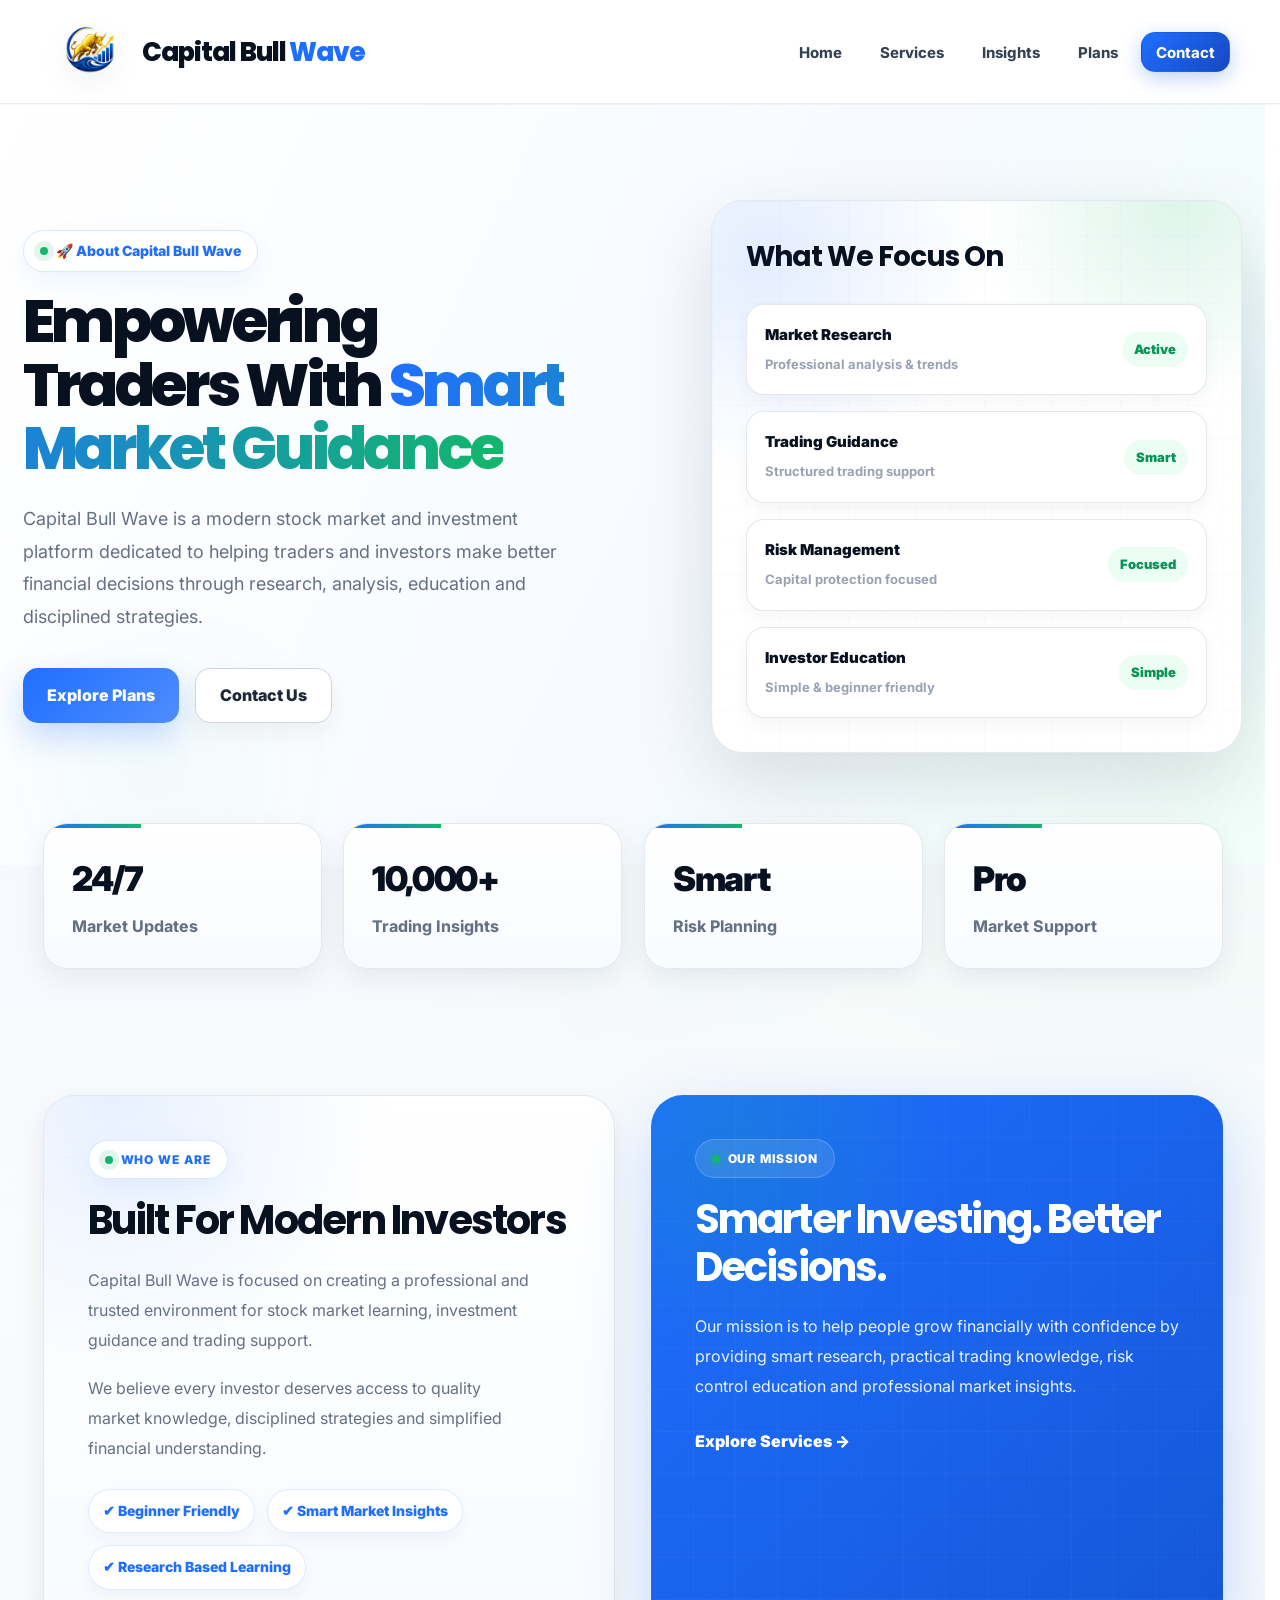
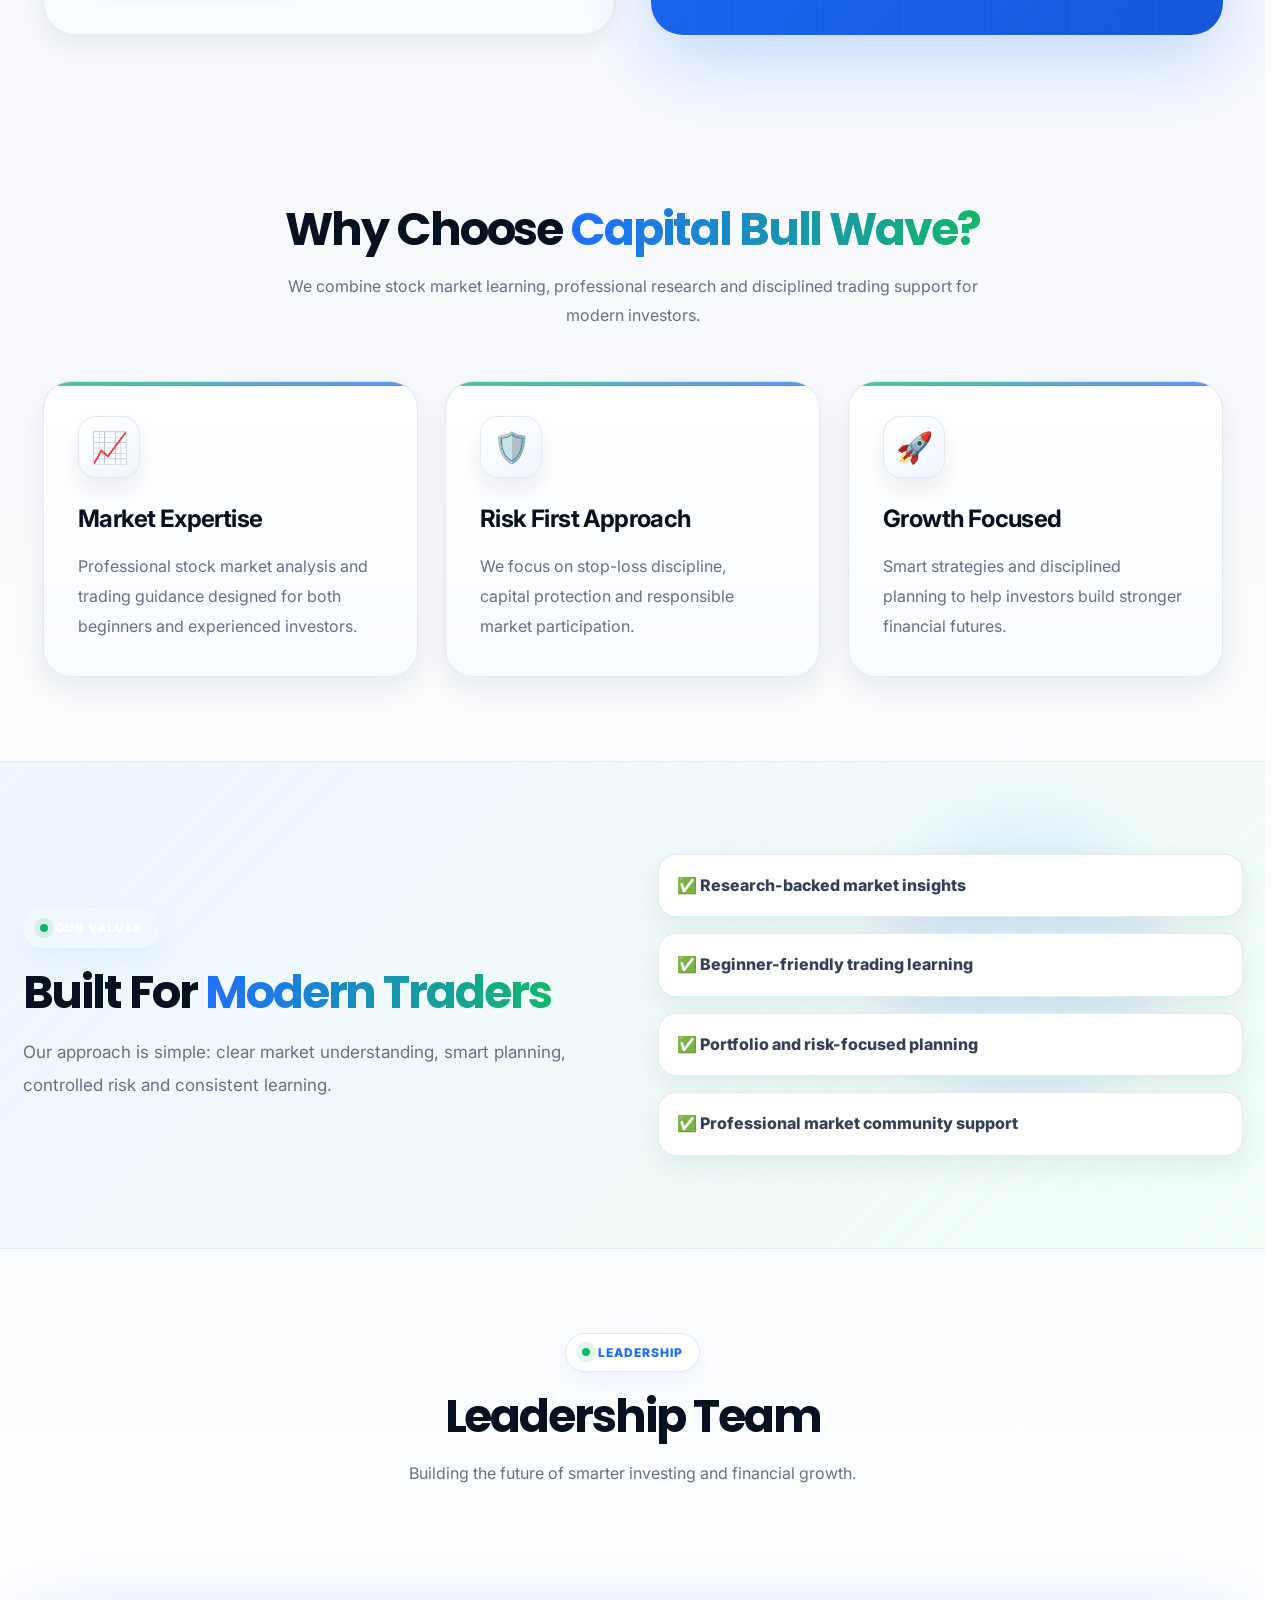
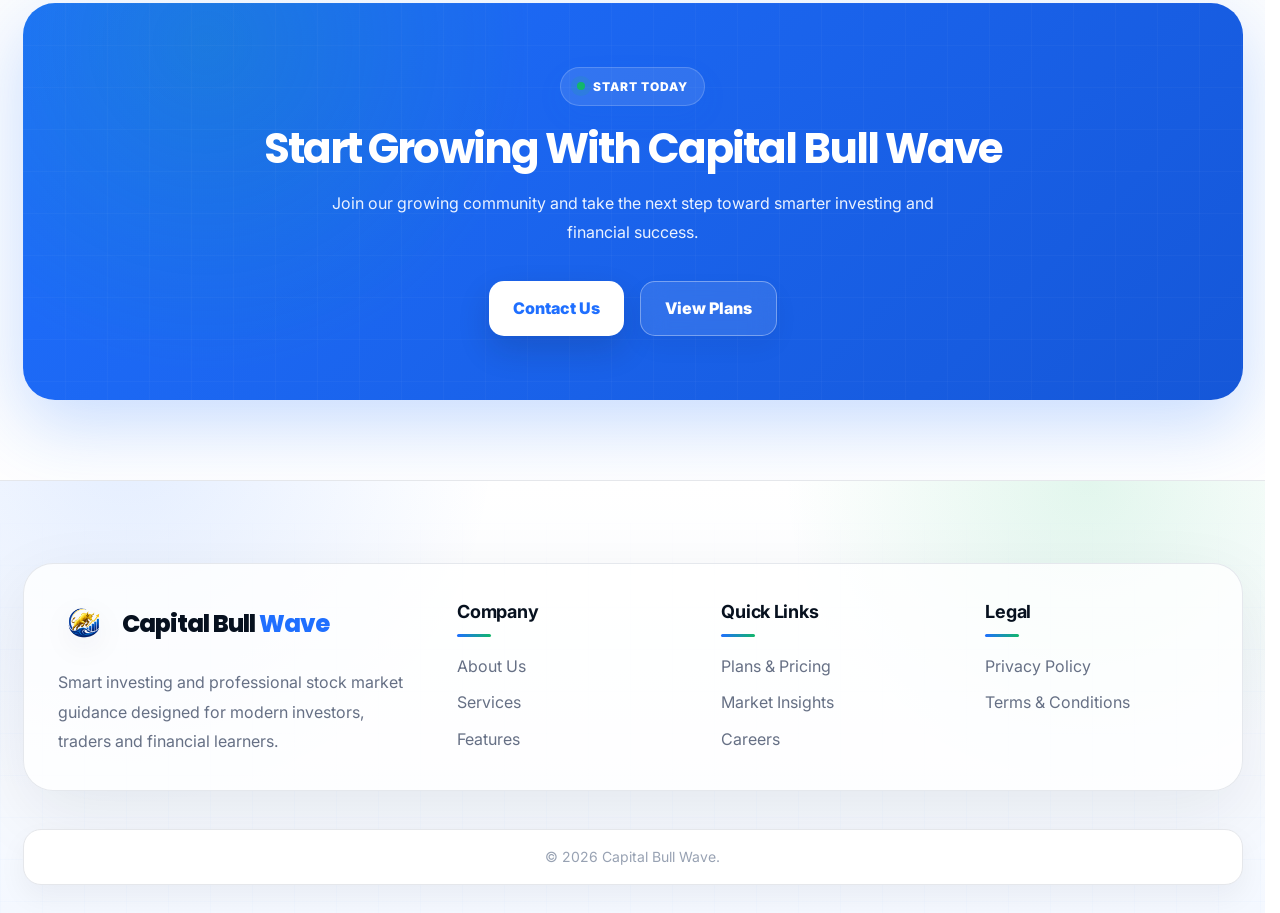
==== about.html @ 64778ac7 "Initial commit" ====
﻿<!DOCTYPE html>
<html lang="en">
<head>
<meta charset="UTF-8">
<meta name="viewport" content="width=device-width, initial-scale=1.0">
<meta name="description" content="Learn about Capital Bull Wave — a stock market and investment platform offering market insights, trading education and investor support.">
<link rel="canonical" href="https://bullwavecapital.co.in/about.html">
<title>About Us | Capital Bull Wave</title>

<link href="https://fonts.googleapis.com/css2?family=Inter:wght@300;400;500;600;700;800&family=Poppins:wght@600;700;800&display=swap" rel="stylesheet">
<link rel="stylesheet" href="static/css/about.css">
<link rel="stylesheet" href="static/css/brand.css">
</head>

<body>

<div class="bg left"></div>
<div class="bg right"></div>

<nav class="navbar">
    <div class="nav-container">

        <a href="index.html" class="logo-box">
            <img src="static/image/logo.jpg" alt="Capital Bull Wave Logo">
            <div class="logo">Capital Bull <span>Wave</span></div>
        </a>


        <ul class="nav-menu">
            <li><a href="index.html">Home</a>
            <li><a href="services.html">Services</a></li>
            <li><a href="insight.html">Insights</a></li>
            <li><a href="plans.html">Plans</a></li>
            <li><a href="contact.html" class="nav-cta">Contact</a></li>
        </ul>

        <button class="menu-btn" id="menuBtn" type="button" aria-label="Open menu" aria-expanded="false">
            ☰
        </button>

    </div>

    <div class="mobile-menu" id="mobileMenu">
        <a href="index.html">Home</a>
        <a href="services.html">Services</a>
        <a href="insight.html">Insights</a>
        <a href="plans.html">Plans</a>
        <a href="contact.html">Contact</a>
    </div>
</nav>

<main>

<section class="about-hero">
    <div class="hero-container">

        <div class="hero-content">
            <div class="badge">🚀 About Capital Bull Wave</div>

            <h1>
                Empowering Traders With
                <span>Smart Market Guidance</span>
            </h1>

            <p>
                Capital Bull Wave is a modern stock market and investment platform
                dedicated to helping traders and investors make better financial
                decisions through research, analysis, education and disciplined strategies.
            </p>

            <div class="hero-buttons">
                <a href="plans.html" class="btn">Explore Plans</a>
                <a href="contact.html" class="btn-outline">Contact Us</a>
            </div>
        </div>

        <div class="hero-card">
            <div class="card-top">
                <h2>What We Focus On</h2>
            </div>

            <div class="market-points">
                <div class="market-point">
                    <div>
                        <strong>Market Research</strong>
                        <small>Professional analysis & trends</small>
                    </div>
                    <span>Active</span>
                </div>

                <div class="market-point">
                    <div>
                        <strong>Trading Guidance</strong>
                        <small>Structured trading support</small>
                    </div>
                    <span>Smart</span>
                </div>

                <div class="market-point">
                    <div>
                        <strong>Risk Management</strong>
                        <small>Capital protection focused</small>
                    </div>
                    <span>Focused</span>
                </div>

                <div class="market-point">
                    <div>
                        <strong>Investor Education</strong>
                        <small>Simple & beginner friendly</small>
                    </div>
                    <span>Simple</span>
                </div>
            </div>
        </div>

    </div>
</section>

<section class="stats">
    <div class="stat-card">
        <h3>24/7</h3>
        <p>Market Updates</p>
    </div>

    <div class="stat-card">
        <h3>10,000+</h3>
        <p>Trading Insights</p>
    </div>

    <div class="stat-card">
        <h3>Smart</h3>
        <p>Risk Planning</p>
    </div>

    <div class="stat-card">
        <h3>Pro</h3>
        <p>Market Support</p>
    </div>
</section>

<section class="section">
    <div class="story">

        <div class="story-box">
            <div class="mini-badge">WHO WE ARE</div>

            <h2>Built For Modern Investors</h2>

            <p>
                Capital Bull Wave is focused on creating a professional and trusted
                environment for stock market learning, investment guidance and trading support.
            </p>

            <p>
                We believe every investor deserves access to quality market knowledge,
                disciplined strategies and simplified financial understanding.
            </p>

            <div class="story-features">
                <div>✔ Beginner Friendly</div>
                <div>✔ Smart Market Insights</div>
                <div>✔ Research Based Learning</div>
            </div>
        </div>

        <div class="highlight">
            <div class="mini-badge dark">OUR MISSION</div>

            <h2>Smarter Investing. Better Decisions.</h2>

            <p>
                Our mission is to help people grow financially with confidence by
                providing smart research, practical trading knowledge, risk control
                education and professional market insights.
            </p>

           <a href="services.html" class="highlight-btn">Explore Services →</a>
        </div>

    </div>
</section>

<section class="section">
    <div class="section-title">
        <h2>Why Choose <span>Capital Bull Wave?</span></h2>
        <p>
            We combine stock market learning, professional research and disciplined
            trading support for modern investors.
        </p>
    </div>

    <div class="grid">
        <div class="card">
            <div class="icon">📈</div>
            <h3>Market Expertise</h3>
            <p>
                Professional stock market analysis and trading guidance designed
                for both beginners and experienced investors.
            </p>
        </div>

        <div class="card">
            <div class="icon">🛡️</div>
            <h3>Risk First Approach</h3>
            <p>
                We focus on stop-loss discipline, capital protection and
                responsible market participation.
            </p>
        </div>

        <div class="card">
            <div class="icon">🚀</div>
            <h3>Growth Focused</h3>
            <p>
                Smart strategies and disciplined planning to help investors
                build stronger financial futures.
            </p>
        </div>
    </div>
</section>

<section class="value-section">
    <div class="value-container">

        <div>
            <div class="mini-badge dark">OUR VALUES</div>

            <h2>Built For <span>Modern Traders</span></h2>

            <p>
                Our approach is simple: clear market understanding,
                smart planning, controlled risk and consistent learning.
            </p>
        </div>

        <div class="value-list">
            <div>✅ Research-backed market insights</div>
            <div>✅ Beginner-friendly trading learning</div>
            <div>✅ Portfolio and risk-focused planning</div>
            <div>✅ Professional market community support</div>
        </div>

    </div>
</section>

<!-- LEADERSHIP -->
<section class="section">
    <div class="section-title">
        <div class="mini-badge">LEADERSHIP</div>
        <h2>Leadership Team</h2>
        <p>Building the future of smarter investing and financial growth.</p>
    </div>
    </section>

<section class="cta">
    <div class="cta-content">
        <div class="mini-badge dark">START TODAY</div>

        <h2>Start Growing With Capital Bull Wave</h2>

        <p>
            Join our growing community and take the next step toward smarter
            investing and financial success.
        </p>

        <div class="cta-buttons">
            <a href="contact.html" class="btn">Contact Us</a>
            <a href="plans.html" class="btn-outline white-outline">View Plans</a>
        </div>
    </div>
</section>

</main>

<footer>
    <div class="footer-grid">

        <div>
            <div class="footer-logo">
               <img src="static/image/logo.jpg" class="loader-logo-fly">
                <div class="footer-logo-text">Capital Bull <span>Wave</span></div>
            </div>

            <p>
                Smart investing and professional stock market guidance
                designed for modern investors, traders and financial learners.
            </p>
        </div>

        <div>
            <h3>Company</h3>
            <a href="about.html">About Us</a>
            <a href="services.html">Services</a>
            <a href="services.html">Features</a>
            
        </div>

        <div>
            <h3>Quick Links</h3>
            <a href="plans.html">Plans & Pricing</a>
            <a href="insight.html">Market Insights</a>
            <a href="contact.html">Careers</a>
        </div>

        <div>
            <h3>Legal</h3>
            <a href="contact.html">Privacy Policy</a>
            <a href="contact.html">Terms & Conditions</a>
        </div>

    </div>

    <div class="copy">© 2026 Capital Bull Wave.</div>
</footer>

<script>
const menuBtn = document.getElementById("menuBtn");
const mobileMenu = document.getElementById("mobileMenu");

if (menuBtn && mobileMenu) {
    menuBtn.addEventListener("click", () => {
        const isOpen = mobileMenu.classList.toggle("active");

        menuBtn.textContent = isOpen ? "✕" : "☰";
        menuBtn.setAttribute("aria-expanded", isOpen);
        menuBtn.setAttribute("aria-label", isOpen ? "Close menu" : "Open menu");
    });

    document.querySelectorAll(".mobile-menu a").forEach(link => {
        link.addEventListener("click", () => {
            mobileMenu.classList.remove("active");
            menuBtn.textContent = "☰";
            menuBtn.setAttribute("aria-expanded", "false");
            menuBtn.setAttribute("aria-label", "Open menu");
        });
    });

    window.addEventListener("resize", () => {
        if (window.innerWidth > 768) {
            mobileMenu.classList.remove("active");
            menuBtn.textContent = "☰";
            menuBtn.setAttribute("aria-expanded", "false");
            menuBtn.setAttribute("aria-label", "Open menu");
        }
    });
}
</script>

</body>
</html>
---- static/css/about.css ----
*{
    margin:0;
    padding:0;
    box-sizing:border-box;
}

:root{
    --bg:#f7f9fc;
    --surface:#ffffff;
    --surface-soft:#f9fbff;
    --text:#101828;
    --heading:#07111f;
    --muted:#667085;
    --muted-2:#98a2b3;
    --border:#e5e7eb;
    --border-strong:#d0d5dd;

    --blue:#1f6fff;
    --blue-dark:#1557d8;
    --blue-soft:#eef5ff;

    --green:#12b76a;
    --green-dark:#079455;
    --green-soft:#ecfdf3;

    --red:#f04438;
    --red-soft:#fff1f0;

    --gold:#f5b544;
    --gold-soft:#fff7e6;

    --shadow-xs:0 4px 12px rgba(16,24,40,.05);
    --shadow-sm:0 10px 28px rgba(16,24,40,.07);
    --shadow-md:0 18px 48px rgba(16,24,40,.10);
    --shadow-lg:0 28px 76px rgba(16,24,40,.13);

    --radius-sm:14px;
    --radius-md:20px;
    --radius-lg:28px;
    --radius-xl:34px;

    --container:1220px;
    --nav-height:82px;

    --transition:.28s ease;
}

html{
    scroll-behavior:smooth;
}

body{
    font-family:'Inter',sans-serif;
    color:var(--text);
    background:
        radial-gradient(circle at 12% 2%, rgba(31,111,255,.07), transparent 28%),
        radial-gradient(circle at 90% 8%, rgba(18,183,106,.07), transparent 26%),
        linear-gradient(180deg,#ffffff 0%,#f7f9fc 42%,#ffffff 100%);
    overflow-x:hidden;
    line-height:1.6;
    text-rendering:optimizeLegibility;
}

body::before{
    content:"";
    position:fixed;
    inset:0;
    pointer-events:none;
    z-index:-1;
    background-image:
        linear-gradient(rgba(31,111,255,.035) 1px, transparent 1px),
        linear-gradient(90deg, rgba(31,111,255,.035) 1px, transparent 1px);
    background-size:48px 48px;
    opacity:.45;
    mask-image:linear-gradient(to bottom,#000 0%,transparent 72%);
}

::selection{
    background:rgba(31,111,255,.16);
}

a{
    color:inherit;
    text-decoration:none;
}

img{
    max-width:100%;
    display:block;
}

svg{
    display:block;
}

.site-header,
main,
footer{
    position:relative;
    z-index:2;
}

/* =========================================================
   NAVBAR - SAME HOME PAGE STYLE
========================================================= */
.site-header{
    position:relative;
    z-index:1000;
}

.navbar{
    position:fixed;
    top:0;
    left:0;
    width:100%;
    z-index:1000;
    background:rgba(255,255,255,.98);
    backdrop-filter:saturate(130%) blur(12px);
    border-bottom:1px solid rgba(16,24,40,.08);
    box-shadow:0 1px 0 rgba(16,24,40,.04);
    transition:box-shadow .28s ease, border-color .28s ease;
}

.navbar.scrolled{
    box-shadow:0 14px 38px rgba(16,24,40,.08);
}

.nav-container{
    max-width:var(--container);
    margin:0 auto;
    padding:12px 20px;
    display:flex;
    align-items:center;
    justify-content:space-between;
    gap:24px;
}

.logo-box{
    display:flex;
    align-items:center;
    gap:12px;
    min-width:max-content;
}

.logo-box img{
    width:100px;
    height:100px;
    object-fit:contain;
    filter:drop-shadow(0 7px 14px rgba(16,24,40,.09));
}

.logo{
    font-family:'Poppins',sans-serif;
    font-size:24px;
    font-weight:800;
    letter-spacing:-.04em;
    color:var(--heading);
    line-height:1;
}

.logo span{
    color:var(--blue);
}

.nav-menu{
    display:flex;
    align-items:center;
    gap:8px;
    list-style:none;
}

.nav-menu a{
    position:relative;
    display:inline-flex;
    align-items:center;
    justify-content:center;
    padding:10px 14px;
    color:#344054;
    font-size:15px;
    font-weight:750;
    border-radius:999px;
    transition:color .25s ease, background .25s ease, transform .25s ease;
    -webkit-tap-highlight-color:transparent;
}

.nav-menu a::after{
    content:"";
    position:absolute;
    left:18px;
    right:18px;
    bottom:5px;
    height:2px;
    border-radius:999px;
    background:var(--green);
    transform:scaleX(0);
    transform-origin:center;
    transition:transform .25s ease;
}

.nav-menu a:hover,
.nav-menu a[aria-current="page"]{
    color:var(--blue);
    background:var(--blue-soft);
}

.nav-menu a:hover::after,
.nav-menu a[aria-current="page"]::after{
    transform:scaleX(1);
}

.mobile-menu-btn,
.menu-btn{
    display:none;
    width:44px;
    height:44px;
    border:1px solid var(--border);
    border-radius:14px;
    background:#ffffff;
    cursor:pointer;
    align-items:center;
    justify-content:center;
    flex-direction:column;
    gap:5px;
    z-index:1001;
    box-shadow:var(--shadow-xs);
    color:var(--heading);
}

.mobile-menu-btn span,
.menu-btn span{
    width:22px;
    height:2px;
    background:#1d2939;
    border-radius:99px;
    transition:.3s ease;
}

.mobile-menu-btn.active span:nth-child(1),
.menu-btn.active span:nth-child(1){
    transform:translateY(7px) rotate(45deg);
}

.mobile-menu-btn.active span:nth-child(2),
.menu-btn.active span:nth-child(2){
    opacity:0;
}

.mobile-menu-btn.active span:nth-child(3),
.menu-btn.active span:nth-child(3){
    transform:translateY(-7px) rotate(-45deg);
}

.mobile-menu{
    position:absolute;
    top:100%;
    left:14px;
    right:14px;
    width:auto;
    background:#ffffff;
    border:1px solid var(--border);
    border-radius:0 0 22px 22px;
    box-shadow:var(--shadow-md);
    display:flex;
    flex-direction:column;
    max-height:0;
    overflow:hidden;
    transition:max-height .34s ease, padding .34s ease;
}

.mobile-menu.active{
    max-height:420px;
    padding:14px;
}

.mobile-menu a{
    display:flex;
    align-items:center;
    justify-content:center;
    padding:14px 10px;
    border-radius:12px;
    color:#344054;
    font-weight:750;
    transition:.25s ease;
}

.mobile-menu a:hover,
.mobile-menu a[aria-current="page"]{
    color:var(--blue);
    background:var(--blue-soft);
}

/* =========================================================
   BUTTONS
========================================================= */
.btn,
.btn-outline,
.white-outline,
.highlight-btn{
    position:relative;
    overflow:hidden;
    isolation:isolate;
    display:inline-flex;
    align-items:center;
    justify-content:center;
    gap:10px;
    border-radius:15px;
    font-weight:850;
    transition:transform .25s ease, box-shadow .25s ease, background .25s ease, color .25s ease, border-color .25s ease;
}

.btn{
    background:linear-gradient(135deg,var(--blue),#4f8cff);
    color:#ffffff;
    padding:14px 24px;
    box-shadow:0 14px 32px rgba(31,111,255,.24);
}

.btn::after{
    content:"";
    position:absolute;
    top:0;
    left:-90%;
    width:55%;
    height:100%;
    background:linear-gradient(90deg,transparent,rgba(255,255,255,.35),transparent);
    transform:skewX(-18deg);
    transition:.65s ease;
    z-index:-1;
}

.btn:hover{
    transform:translateY(-3px);
    box-shadow:0 18px 42px rgba(31,111,255,.30);
}

.btn:hover::after{
    left:130%;
}

.btn-outline{
    color:#1d2939;
    border:1px solid #d0d5dd;
    padding:14px 24px;
    background:#ffffff;
    box-shadow:0 10px 25px rgba(16,24,40,.05);
}

.btn-outline:hover{
    border-color:rgba(31,111,255,.42);
    color:var(--blue);
    box-shadow:0 16px 36px rgba(16,24,40,.09);
    transform:translateY(-3px);
}

.white-outline{
    color:#ffffff;
    border:1px solid rgba(255,255,255,.35);
    padding:14px 24px;
    background:rgba(255,255,255,.10);
    backdrop-filter:blur(12px);
}

.white-outline:hover{
    background:#ffffff;
    color:var(--blue);
    transform:translateY(-3px);
}

/* =========================================================
   PAGE + ABOUT HERO
========================================================= */
main{
    padding-top:var(--nav-height);
}

.about-hero{
    position:relative;
    isolation:isolate;
    overflow:hidden;
    padding:96px 20px 112px;
    background:
        linear-gradient(115deg, rgba(255,255,255,.98) 0%, rgba(246,250,255,.98) 58%, rgba(240,255,248,.80) 100%);
}

.about-hero::before{
    content:"";
    position:absolute;
    top:64px;
    right:-150px;
    width:620px;
    height:620px;
    border-radius:50%;
    background:radial-gradient(circle, rgba(31,111,255,.12), transparent 66%);
    z-index:0;
    animation:softPulse 5.4s ease-in-out infinite;
}

.about-hero::after{
    content:"";
    position:absolute;
    left:-90px;
    bottom:-40px;
    width:480px;
    height:280px;
    border-radius:50%;
    background:radial-gradient(circle, rgba(18,183,106,.12), transparent 68%);
    z-index:0;
    opacity:.28;
    filter:blur(45px);
}

.about-hero .market-grid-bg,
.hero-grid-overlay,
.market-grid-overlay,
.chart-grid-overlay{
    position:absolute;
    inset:0;
    pointer-events:none;
    z-index:0;
    background-image:
        linear-gradient(rgba(31,111,255,.05) 1px, transparent 1px),
        linear-gradient(90deg,rgba(31,111,255,.05) 1px,transparent 1px);
    background-size:52px 52px;
    opacity:.46;
    mask-image:linear-gradient(180deg,#000 0%,rgba(0,0,0,.65) 52%,transparent 100%);
}

.hero-container{
    max-width:var(--container);
    margin:0 auto;
    position:relative;
    z-index:2;
    display:grid;
    grid-template-columns:1.06fr .94fr;
    gap:90px;
    align-items:center;
}

.badge,
.mini-badge{
    display:inline-flex;
    align-items:center;
    gap:8px;
    padding:9px 16px;
    margin-bottom:18px;
    border-radius:999px;
    background:#ffffff;
    border:1px solid rgba(31,111,255,.16);
    color:var(--blue);
    font-weight:850;
    font-size:14px;
    box-shadow:0 10px 28px rgba(31,111,255,.07);
}

.badge::before,
.mini-badge::before{
    content:"";
    width:8px;
    height:8px;
    border-radius:50%;
    background:var(--green);
    box-shadow:0 0 0 6px rgba(18,183,106,.12);
}

.mini-badge{
    font-size:12px;
    letter-spacing:.08em;
    text-transform:uppercase;
}

.mini-badge.dark{
    background:rgba(255,255,255,.10);
    color:#ffffff;
    border-color:rgba(255,255,255,.18);
}

.about-hero h1{
    font-family:'Poppins',sans-serif;
    font-size:60px;
    line-height:1.06;
    font-weight:800;
    letter-spacing:-.055em;
    color:var(--heading);
    text-wrap:balance;
}

.about-hero h1 span{
    background:linear-gradient(90deg,var(--blue),var(--green));
    -webkit-background-clip:text;
    background-clip:text;
    -webkit-text-fill-color:transparent;
}

.about-hero p{
    margin-top:22px;
    color:var(--muted);
    font-size:18px;
    line-height:1.82;
    max-width:630px;
    text-wrap:pretty;
}

.hero-buttons,
.cta-buttons{
    margin-top:34px;
    display:flex;
    gap:16px;
    flex-wrap:wrap;
}

/* ---------- ABOUT HERO CARD ---------- */
.hero-card{
    position:relative;
    overflow:hidden;
    background:#ffffff;
    border:1px solid rgba(228,231,236,.95);
    border-radius:32px;
    padding:34px;
    box-shadow:var(--shadow-lg);
    animation:fadeUp .75s .08s ease both;
}

.hero-card::before{
    content:"";
    position:absolute;
    inset:0;
    pointer-events:none;
    background:
        radial-gradient(circle at 88% 0%, rgba(18,183,106,.14), transparent 28%),
        radial-gradient(circle at 10% 10%, rgba(31,111,255,.12), transparent 32%);
}

.hero-card::after{
    content:"";
    position:absolute;
    inset:0;
    pointer-events:none;
    background-image:
        linear-gradient(rgba(31,111,255,.035) 1px, transparent 1px),
        linear-gradient(90deg, rgba(31,111,255,.035) 1px, transparent 1px);
    background-size:34px 34px;
    opacity:.65;
}

.hero-card > *{
    position:relative;
    z-index:2;
}

.hero-card h2{
    font-family:'Poppins',sans-serif;
    color:var(--heading);
    font-size:28px;
    letter-spacing:-.035em;
    margin-bottom:24px;
}

.market-points{
    display:grid;
    gap:16px;
}

.market-point{
    background:#ffffff;
    padding:18px;
    border-radius:18px;
    display:flex;
    justify-content:space-between;
    align-items:center;
    gap:16px;
    border:1px solid rgba(228,231,236,.95);
    box-shadow:0 8px 18px rgba(16,24,40,.04);
    transition:transform .25s ease, box-shadow .25s ease, border-color .25s ease;
}

.market-point:hover{
    transform:translateX(8px);
    border-color:rgba(18,183,106,.25);
    box-shadow:0 18px 42px rgba(16,24,40,.10);
}

.market-point strong{
    display:block;
    color:var(--heading);
    font-size:15px;
    font-weight:900;
    margin-bottom:4px;
}

.market-point small{
    color:var(--muted-2);
    font-size:13px;
    font-weight:700;
}

.market-point span{
    display:inline-flex;
    align-items:center;
    justify-content:center;
    color:var(--green-dark);
    background:var(--green-soft);
    padding:7px 12px;
    border-radius:999px;
    font-weight:900;
    font-size:13px;
    white-space:nowrap;
}

/* =========================================================
   STATS
========================================================= */
.stats,
.stats-grid{
    max-width:var(--container);
    margin:0 auto;
    padding:0 20px;
    display:grid;
    grid-template-columns:repeat(4,1fr);
    gap:22px;
    position:relative;
    z-index:20;
    transform:translateY(-42px);
}

.stat-card{
    position:relative;
    overflow:hidden;
    background:linear-gradient(180deg,rgba(255,255,255,.98),rgba(248,251,255,.98));
    padding:28px;
    border-radius:24px;
    border:1px solid rgba(228,231,236,.94);
    box-shadow:var(--shadow-sm);
    transition:transform .28s ease, box-shadow .28s ease, border-color .28s ease;
    transform-style:preserve-3d;
    will-change:transform;
}

.stat-card::before{
    content:"";
    position:absolute;
    left:0;
    top:0;
    width:100%;
    height:4px;
    background:linear-gradient(90deg,var(--blue),var(--green));
    transform:scaleX(.35);
    transform-origin:left;
    transition:.3s ease;
}

.stat-card::after{
    content:"";
    position:absolute;
    inset:0;
    pointer-events:none;
    opacity:0;
    background:radial-gradient(circle at 30% 0%, rgba(31,111,255,.10), transparent 42%);
    transition:opacity .28s ease;
}

.stat-card:hover{
    transform:translateY(-10px) perspective(900px) rotateX(3deg) rotateY(-3deg);
    box-shadow:0 28px 70px rgba(16,24,40,.14);
    border-color:rgba(31,111,255,.18);
}

.stat-card:hover::before{
    transform:scaleX(1);
}

.stat-card:hover::after{
    opacity:1;
}

.stat-card h3{
    position:relative;
    z-index:2;
    font-size:34px;
    color:var(--heading);
    margin-bottom:8px;
    font-weight:900;
    letter-spacing:-.04em;
}

.stat-card p{
    position:relative;
    z-index:2;
    color:var(--muted);
    font-weight:750;
    font-size:16px;
}

/* =========================================================
   SECTIONS
========================================================= */
.section{
    max-width:var(--container);
    margin:0 auto;
    padding:84px 20px;
}

.section-title{
    text-align:center;
    max-width:760px;
    margin:0 auto;
}

.section-title h2{
    font-family:'Poppins',sans-serif;
    font-size:46px;
    letter-spacing:-.045em;
    line-height:1.15;
    color:var(--heading);
    text-wrap:balance;
}

.section-title h2 span{
    background:linear-gradient(90deg,var(--blue),var(--green));
    -webkit-background-clip:text;
    background-clip:text;
    -webkit-text-fill-color:transparent;
}

.section-title p{
    margin-top:16px;
    color:var(--muted);
    line-height:1.85;
    font-size:16px;
    text-wrap:pretty;
}

/* =========================================================
   STORY / HIGHLIGHT
========================================================= */
.story{
    display:grid;
    grid-template-columns:1fr 1fr;
    gap:36px;
    align-items:stretch;
}

.story-box,
.highlight{
    position:relative;
    overflow:hidden;
    border-radius:32px;
    padding:44px;
}

.story-box{
    background:linear-gradient(180deg,rgba(255,255,255,.98),rgba(248,251,255,.98));
    border:1px solid rgba(228,231,236,.95);
    box-shadow:var(--shadow-sm);
}

.story-box::before{
    content:"";
    position:absolute;
    inset:0;
    pointer-events:none;
    background:radial-gradient(circle at 12% 0%, rgba(31,111,255,.10), transparent 38%);
}

.story-box > *,
.highlight > *{
    position:relative;
    z-index:2;
}

.story-box h2,
.highlight h2{
    font-family:'Poppins',sans-serif;
    font-size:40px;
    line-height:1.18;
    letter-spacing:-.045em;
    margin-bottom:20px;
}

.story-box h2{
    color:var(--heading);
}

.story-box p{
    color:var(--muted);
    line-height:1.88;
    margin-bottom:18px;
    text-wrap:pretty;
}

.story-features{
    display:flex;
    flex-wrap:wrap;
    gap:12px;
    margin-top:26px;
}

.story-features div{
    background:#ffffff;
    color:var(--blue);
    border:1px solid rgba(31,111,255,.14);
    box-shadow:0 8px 18px rgba(16,24,40,.04);
    padding:10px 14px;
    border-radius:999px;
    font-weight:850;
    font-size:14px;
}

.highlight{
    background:
        radial-gradient(circle at 15% 10%, rgba(18,183,106,.18), transparent 30%),
        linear-gradient(135deg,var(--blue),var(--blue-dark));
    color:#ffffff;
    box-shadow:0 24px 70px rgba(31,111,255,.24);
}

.highlight::before{
    content:"";
    position:absolute;
    inset:0;
    background-image:
        linear-gradient(rgba(255,255,255,.10) 1px, transparent 1px),
        linear-gradient(90deg, rgba(255,255,255,.10) 1px, transparent 1px);
    background-size:42px 42px;
    opacity:.28;
}

.highlight p{
    color:#eaf2ff;
    line-height:1.88;
    text-wrap:pretty;
}

.highlight-btn{
    margin-top:28px;
    color:#ffffff;
    font-weight:900;
}

.highlight-btn:hover{
    transform:translateX(8px);
}

/* =========================================================
   CARDS / VALUES / SERVICES
========================================================= */
.grid{
    margin-top:50px;
    display:grid;
    grid-template-columns:repeat(auto-fit,minmax(270px,1fr));
    gap:28px;
}

.card{
    position:relative;
    overflow:hidden;
    background:linear-gradient(180deg,rgba(255,255,255,.98),rgba(248,251,255,.98));
    padding:34px;
    border-radius:28px;
    border:1px solid rgba(228,231,236,.95);
    box-shadow:var(--shadow-sm);
    transition:transform .28s ease, box-shadow .28s ease, border-color .28s ease;
    transform-style:preserve-3d;
    will-change:transform;
}

.card::before{
    content:"";
    position:absolute;
    top:0;
    left:0;
    width:100%;
    height:4px;
    background:linear-gradient(90deg,var(--green),var(--blue));
    opacity:.75;
}

.card::after{
    content:"";
    position:absolute;
    inset:0;
    pointer-events:none;
    opacity:0;
    background:radial-gradient(circle at 30% 0%, rgba(31,111,255,.10), transparent 42%);
    transition:opacity .28s ease;
}

.card:hover{
    transform:translateY(-10px) perspective(900px) rotateX(3deg) rotateY(-3deg);
    box-shadow:0 28px 70px rgba(16,24,40,.14);
    border-color:rgba(31,111,255,.20);
}

.card:hover::after{
    opacity:1;
}

.card > *{
    position:relative;
    z-index:2;
}

.icon{
    width:62px;
    height:62px;
    border-radius:18px;
    background:linear-gradient(145deg,#ffffff,#f0f6ff);
    display:flex;
    align-items:center;
    justify-content:center;
    color:var(--green-dark);
    font-size:30px;
    margin-bottom:22px;
    border:1px solid rgba(228,231,236,.95);
    box-shadow:0 12px 24px rgba(16,24,40,.07);
}

.card h3{
    color:var(--heading);
    font-size:24px;
    margin-bottom:14px;
    letter-spacing:-.025em;
}

.card p{
    color:var(--muted);
    line-height:1.86;
    text-wrap:pretty;
}

/* =========================================================
   VALUE SECTION
========================================================= */
.value-section{
    position:relative;
    overflow:hidden;
    background:
        linear-gradient(135deg,rgba(238,246,255,.92),rgba(236,253,243,.74)),
        #ffffff;
    color:var(--heading);
    padding:92px 20px;
    border-top:1px solid rgba(228,231,236,.75);
    border-bottom:1px solid rgba(228,231,236,.75);
}

.value-section::before{
    content:"";
    position:absolute;
    right:8%;
    top:12%;
    width:280px;
    height:280px;
    border-radius:50%;
    background:rgba(31,111,255,.09);
    filter:blur(26px);
}

.value-container{
    max-width:var(--container);
    margin:0 auto;
    display:grid;
    grid-template-columns:1fr 1fr;
    gap:50px;
    align-items:center;
    position:relative;
    z-index:2;
}

.value-container h2{
    font-family:'Poppins',sans-serif;
    font-size:46px;
    line-height:1.15;
    letter-spacing:-.045em;
    color:var(--heading);
    text-wrap:balance;
}

.value-container h2 span{
    background:linear-gradient(90deg,var(--blue),var(--green));
    -webkit-background-clip:text;
    background-clip:text;
    -webkit-text-fill-color:transparent;
}

.value-container p{
    margin-top:18px;
    color:var(--muted);
    line-height:1.9;
    font-size:17px;
    text-wrap:pretty;
}

.value-list{
    display:grid;
    gap:16px;
}

.value-list div{
    background:#ffffff;
    border:1px solid rgba(228,231,236,.95);
    padding:18px;
    border-radius:18px;
    font-weight:800;
    color:#344054;
    box-shadow:var(--shadow-sm);
    transition:transform .25s ease, box-shadow .25s ease, border-color .25s ease;
}

.value-list div:hover{
    transform:translateX(8px) perspective(900px) rotateY(-2deg);
    border-color:rgba(18,183,106,.25);
    box-shadow:0 18px 42px rgba(16,24,40,.10);
}

/* =========================================================
   TEAM
========================================================= */
.team-card{
    text-align:center;
    max-width:430px;
    margin:50px auto 0;
}

.avatar{
    width:115px;
    height:115px;
    border-radius:50%;
    background:linear-gradient(135deg,var(--blue),var(--green));
    margin:0 auto 24px;
    display:flex;
    align-items:center;
    justify-content:center;
    color:#ffffff;
    font-size:42px;
    font-weight:900;
    box-shadow:0 20px 40px rgba(31,111,255,.22);
    border:6px solid #ffffff;
}

.role{
    color:var(--blue);
    font-weight:900;
    margin-bottom:14px;
}

.team-tags{
    display:flex;
    justify-content:center;
    flex-wrap:wrap;
    gap:10px;
    margin-top:20px;
}

.team-tags span{
    background:#ffffff;
    color:var(--blue);
    border:1px solid rgba(31,111,255,.14);
    box-shadow:0 8px 18px rgba(16,24,40,.04);
    padding:8px 12px;
    border-radius:999px;
    font-size:13px;
    font-weight:850;
}

/* =========================================================
   CTA
========================================================= */
.cta{
    max-width:var(--container);
    margin:30px auto 80px;
    padding:64px 20px;
    border-radius:32px;
    text-align:center;
    background:
        radial-gradient(circle at 15% 10%, rgba(18,183,106,.18), transparent 30%),
        linear-gradient(135deg,var(--blue),var(--blue-dark));
    color:#ffffff;
    box-shadow:0 24px 70px rgba(31,111,255,.24);
    position:relative;
    overflow:hidden;
}

.cta::before{
    content:"";
    position:absolute;
    inset:0;
    background-image:
        linear-gradient(rgba(255,255,255,.10) 1px, transparent 1px),
        linear-gradient(90deg, rgba(255,255,255,.10) 1px, transparent 1px);
    background-size:42px 42px;
    opacity:.28;
}

.cta-content,
.cta > *{
    position:relative;
    z-index:2;
}

.cta h2{
    font-family:'Poppins',sans-serif;
    font-size:42px;
    line-height:1.18;
    letter-spacing:-.045em;
    color:#ffffff;
    text-wrap:balance;
}

.cta p{
    color:#eaf2ff;
    margin:16px auto 28px;
    max-width:680px;
    line-height:1.8;
    text-wrap:pretty;
}

.cta-buttons{
    justify-content:center;
}

.cta .btn{
    background:#ffffff;
    color:var(--blue);
    box-shadow:0 14px 32px rgba(16,24,40,.16);
}

/* =========================================================
   FOOTER - SAME HOME PAGE FEEL
========================================================= */
footer{
    position:relative;
    overflow:hidden;
    padding:82px 20px 28px;
    background:
        radial-gradient(circle at 10% -10%, rgba(31,111,255,.12), transparent 30%),
        radial-gradient(circle at 86% 0%, rgba(18,183,106,.12), transparent 26%),
        linear-gradient(180deg,#ffffff 0%,#f4f8ff 100%);
    border-top:1px solid var(--border);
}

footer::before{
    content:"";
    position:absolute;
    inset:0;
    pointer-events:none;
    opacity:.48;
    background-image:
        linear-gradient(rgba(31,111,255,.035) 1px, transparent 1px),
        linear-gradient(90deg,rgba(31,111,255,.035) 1px,transparent 1px);
    background-size:42px 42px;
    mask-image:linear-gradient(180deg,transparent,#000 35%,#000 100%);
}

footer > *{
    position:relative;
    z-index:2;
}

.footer-grid{
    max-width:var(--container);
    margin:0 auto;
    display:grid;
    grid-template-columns:1.45fr .9fr .9fr .9fr;
    gap:42px;
    background:rgba(255,255,255,.78);
    border:1px solid rgba(228,231,236,.95);
    border-radius:30px;
    padding:34px;
    box-shadow:0 24px 70px rgba(16,24,40,.08);
}

.footer-logo{
    display:flex;
    align-items:center;
    gap:12px;
    margin-bottom:18px;
}

.footer-logo img{
    width:52px;
    height:52px;
    object-fit:contain;
    filter:drop-shadow(0 7px 14px rgba(16,24,40,.08));
}

.footer-logo-text{
    font-family:'Poppins',sans-serif;
    font-size:24px;
    font-weight:800;
    letter-spacing:-.04em;
    color:var(--heading);
}

.footer-logo-text span{
    color:var(--blue);
}

footer h3{
    position:relative;
    padding-bottom:10px;
    margin-bottom:16px;
    font-size:18px;
    color:var(--heading);
    letter-spacing:-.015em;
}

footer h3::after{
    content:"";
    position:absolute;
    left:0;
    bottom:0;
    width:34px;
    height:3px;
    border-radius:99px;
    background:linear-gradient(90deg,var(--blue),var(--green));
}

footer p{
    color:var(--muted);
    line-height:1.82;
    max-width:390px;
    text-wrap:pretty;
}

footer a{
    display:block;
    width:max-content;
    color:var(--muted);
    margin-top:9px;
    line-height:1.7;
    transition:color .22s ease, transform .22s ease;
    -webkit-tap-highlight-color:transparent;
}

footer a:hover{
    color:var(--blue);
    transform:translateX(3px);
}

.footer-socials,
.social-links{
    display:flex;
    gap:10px;
    margin-top:18px;
}

.footer-socials a,
.social-links a{
    width:38px;
    height:38px;
    border-radius:12px;
    display:inline-flex;
    align-items:center;
    justify-content:center;
    background:#ffffff;
    border:1px solid var(--border);
    color:#344054;
    box-shadow:0 8px 18px rgba(16,24,40,.04);
    margin-top:0;
    transition:transform .25s ease, box-shadow .25s ease, background .25s ease, color .25s ease;
}

.footer-socials a:hover,
.social-links a:hover{
    color:#ffffff;
    background:var(--blue);
    transform:translateY(-3px);
}

.copy{
    max-width:var(--container);
    margin:38px auto 0;
    justify-content:center;
    background:#ffffff;
    border:1px solid var(--border);
    border-radius:18px;
    padding:16px 20px;
    box-shadow:0 12px 28px rgba(16,24,40,.05);
    color:var(--muted-2);
    display:flex;
    align-items:center;
    gap:14px;
    font-size:14px;
}

/* =========================================================
   FLOATING CANDLESTICK BACKGROUND - OPTIONAL
   Add this HTML if needed:
   <div class="candlestick-bg"><span></span>...10 spans...</div>
========================================================= */
.candlestick-bg{
    position:fixed;
    inset:0;
    pointer-events:none;
    z-index:1;
    overflow:hidden;
    opacity:.045;
    mix-blend-mode:multiply;
}

.candlestick-bg span{
    position:absolute;
    width:4px;
    border-radius:999px;
    background:var(--green);
    filter:blur(.15px);
    animation:marketFloat 12s ease-in-out infinite;
}

.candlestick-bg span::before{
    content:"";
    position:absolute;
    left:50%;
    transform:translateX(-50%);
    width:1px;
    background:inherit;
    opacity:.75;
}

.candlestick-bg span:nth-child(1){left:4%; top:12%; height:80px;}
.candlestick-bg span:nth-child(1)::before{height:130px; top:-25px;}
.candlestick-bg span:nth-child(2){left:12%; top:58%; height:55px; background:var(--red);}
.candlestick-bg span:nth-child(2)::before{height:100px; top:-22px;}
.candlestick-bg span:nth-child(3){left:21%; top:24%; height:95px; animation-delay:1.1s;}
.candlestick-bg span:nth-child(3)::before{height:150px; top:-28px;}
.candlestick-bg span:nth-child(4){left:31%; top:74%; height:60px; background:var(--red); animation-delay:1.8s;}
.candlestick-bg span:nth-child(4)::before{height:110px; top:-22px;}
.candlestick-bg span:nth-child(5){left:43%; top:18%; height:120px; animation-delay:.5s;}
.candlestick-bg span:nth-child(5)::before{height:180px; top:-30px;}
.candlestick-bg span:nth-child(6){left:57%; top:66%; height:70px; background:var(--red); animation-delay:2.2s;}
.candlestick-bg span:nth-child(6)::before{height:120px; top:-24px;}
.candlestick-bg span:nth-child(7){left:69%; top:16%; height:110px; animation-delay:1.4s;}
.candlestick-bg span:nth-child(7)::before{height:170px; top:-32px;}
.candlestick-bg span:nth-child(8){left:81%; top:72%; height:65px; animation-delay:.8s;}
.candlestick-bg span:nth-child(8)::before{height:120px; top:-25px;}
.candlestick-bg span:nth-child(9){left:91%; top:28%; height:90px; animation-delay:2.8s;}
.candlestick-bg span:nth-child(9)::before{height:145px; top:-28px;}
.candlestick-bg span:nth-child(10){left:96%; top:82%; height:48px; background:var(--red); animation-delay:3.2s;}
.candlestick-bg span:nth-child(10)::before{height:95px; top:-20px;}

/* =========================================================
   REVEAL / PAGE TRANSITION
========================================================= */
[data-animate],
.reveal{
    opacity:0;
    transform:translateY(28px);
    transition:opacity .68s ease, transform .68s ease;
}

[data-animate].is-visible,
.reveal.show,
.reveal.is-visible{
    opacity:1;
    transform:translateY(0);
}

[data-animate="fade-left"]{transform:translateX(34px);}
[data-animate="fade-right"]{transform:translateX(-34px);}
[data-animate="zoom-in"]{transform:scale(.96);}

[data-animate="fade-left"].is-visible,
[data-animate="fade-right"].is-visible,
[data-animate="zoom-in"].is-visible{
    transform:none;
}

.page-transition,
.route-transition,
.transition-layer{
    position:fixed;
    inset:0;
    z-index:99998;
    pointer-events:none;
    background:linear-gradient(135deg,#ffffff,#eef6ff);
    transform:translateY(100%);
}

.page-transition.active,
.route-transition.active,
.transition-layer.active,
.page-transition.is-active,
.route-transition.is-active,
.transition-layer.is-active{
    animation:routeSlide .7s ease both;
}

/* =========================================================
   ANIMATIONS
========================================================= */
@keyframes fadeUp{
    from{opacity:0; transform:translateY(26px);}
    to{opacity:1; transform:translateY(0);}
}

@keyframes softPulse{
    0%,100%{transform:scale(1); opacity:.78;}
    50%{transform:scale(1.06); opacity:1;}
}

@keyframes marketFloat{
    0%,100%{transform:translateY(0); opacity:.45;}
    50%{transform:translateY(-16px); opacity:.9;}
}

@keyframes routeSlide{
    0%{transform:translateY(100%);}
    42%{transform:translateY(0);}
    100%{transform:translateY(-100%);}
}

@media (prefers-reduced-motion: reduce){
    *,*::before,*::after{
        animation-duration:.01ms !important;
        animation-iteration-count:1 !important;
        scroll-behavior:auto !important;
        transition-duration:.01ms !important;
    }
}

/* =========================================================
   RESPONSIVE
========================================================= */
@media(max-width:1024px){
    .hero-container,
    .story,
    .value-container{
        grid-template-columns:1fr;
    }

    .hero-container{
        text-align:center;
        gap:48px;
    }

    .about-hero p{
        margin-left:auto;
        margin-right:auto;
    }

    .hero-buttons{
        justify-content:center;
    }

    .stats,
    .stats-grid{
        grid-template-columns:repeat(2,1fr);
        transform:none;
        margin-top:32px;
    }

    .footer-grid{
        grid-template-columns:repeat(2,1fr);
    }
}

@media(max-width:768px){
    .mobile-menu-btn,
    .menu-btn{
        display:flex;
    }

    .nav-container{
        padding:12px 16px;
    }

    .nav-menu{
        position:absolute;
        top:75px;
        left:14px;
        right:14px;
        width:auto;
        background:#ffffff;
        flex-direction:column;
        align-items:center;
        gap:0;
        padding:14px;
        border-radius:0 0 22px 22px;
        border:1px solid var(--border);
        box-shadow:var(--shadow-md);
        opacity:0;
        visibility:hidden;
        transform:translateY(-12px);
        transition:.3s ease;
        z-index:1000;
    }

    .nav-menu.active{
        opacity:1;
        visibility:visible;
        transform:translateY(0);
    }

    .nav-menu li{
        width:100%;
        text-align:center;
    }

    .nav-menu a{
        display:flex;
        width:100%;
        padding:14px 10px;
        border-radius:12px;
    }

    .nav-menu a::after{
        display:none;
    }

    .logo-box img{
        width:48px;
        height:48px;
    }

    .logo{
        font-size:20px;
    }

    main{
        padding-top:72px;
    }

    .about-hero{
        padding:72px 20px 86px;
    }

    .about-hero h1{
        font-size:42px;
        letter-spacing:-.045em;
    }

    .about-hero p{
        font-size:16px;
    }

    .section-title h2,
    .cta h2,
    .value-container h2{
        font-size:34px;
    }

    .story-box h2,
    .highlight h2{
        font-size:32px;
    }

    .hero-card,
    .story-box,
    .highlight,
    .card{
        padding:28px;
    }

    .section{
        padding:64px 20px;
    }

    .value-section{
        padding:64px 20px;
    }

    .cta{
        margin-bottom:60px;
        border-radius:28px;
        padding:55px 20px;
    }

    footer h3::after{
        left:50%;
        transform:translateX(-50%);
    }
}

@media(max-width:600px){
    .stats,
    .stats-grid{
        grid-template-columns:1fr;
        gap:16px;
    }

    .footer-grid{
        grid-template-columns:1fr;
        text-align:center;
        padding:24px 18px;
    }

    .footer-logo,
    .footer-socials,
    .social-links{
        justify-content:center;
    }

    footer p,
    footer a{
        margin-left:auto;
        margin-right:auto;
    }

    .market-point{
        flex-direction:column;
        align-items:flex-start;
    }

    .btn,
    .btn-outline,
    .white-outline{
        width:100%;
    }

    .hero-buttons,
    .cta-buttons{
        flex-direction:column;
    }

    .about-hero h1{
        font-size:36px;
    }

    .copy{
        flex-direction:column;
        text-align:center;
    }
}
---- static/css/brand.css ----
/* Shared logo / brand styles for all pages */

html{
    scrollbar-gutter:stable;
}

:root{
    --site-header-max:1220px;
    --site-header-pad-y:12px;
    --site-header-pad-x:20px;
    --nav-height:104px;
    --nav-link-height:40px;
}

/* Unified header / navbar layout */
.site-header{
    position:relative;
    z-index:1000;
    height:var(--nav-height);
    flex-shrink:0;
}

/* site-header already reserves navbar space — avoid double gap on main */
.site-header + main,
.site-header ~ main{
    padding-top:0;
}

header.navbar,
nav.navbar,
.navbar{
    position:fixed;
    top:0;
    left:0;
    width:100%;
    height:var(--nav-height);
    z-index:1000;
    overflow:hidden;
    background:rgba(255,255,255,.98);
    backdrop-filter:saturate(130%) blur(12px);
    -webkit-backdrop-filter:saturate(130%) blur(12px);
    border-bottom:1px solid rgba(16,24,40,.08);
    box-shadow:0 1px 0 rgba(16,24,40,.04);
    transition:box-shadow .28s ease, border-color .28s ease;
}

.navbar.scrolled{
    box-shadow:0 14px 38px rgba(16,24,40,.08);
}

.site-header .nav-container,
.navbar .nav-container,
.navbar > .container{
    max-width:var(--site-header-max);
    width:100%;
    height:var(--nav-height);
    min-height:var(--nav-height);
    max-height:var(--nav-height);
    margin:0 auto;
    padding:var(--site-header-pad-y) var(--site-header-pad-x);
    box-sizing:border-box;
    display:flex;
    align-items:center;
    justify-content:space-between;
    gap:24px;
}

.navbar .nav-menu{
    display:flex;
    align-items:center;
    gap:8px;
    list-style:none;
    margin:0;
    padding:0;
    flex-shrink:0;
}

.navbar .nav-menu li{
    display:flex;
    align-items:center;
}

.navbar .nav-menu a{
    position:relative;
    display:inline-flex;
    align-items:center;
    justify-content:center;
    min-height:var(--nav-link-height);
    padding:10px 14px;
    color:#344054;
    font-size:15px;
    font-weight:750;
    line-height:1;
    border-radius:999px;
    border:1px solid transparent;
    box-sizing:border-box;
    text-decoration:none;
    white-space:nowrap;
    transform:none;
    transition:color .25s ease, background .25s ease;
}

.navbar .nav-menu a::after,
.navbar .nav-menu a::before{
    display:none;
    content:none;
}

.navbar .nav-menu a:hover,
.navbar .nav-menu a.active,
.navbar .nav-menu a[aria-current="page"]{
    color:#1f6fff;
    background:rgba(31,111,255,.08);
    transform:none;
}

.navbar .nav-menu a.nav-cta,
.navbar .nav-menu a.nav-cta:hover,
.navbar .nav-menu a.nav-cta.active,
.navbar .nav-menu a.nav-cta[aria-current="page"]{
    background:linear-gradient(135deg,#1f6fff,#1648c2);
    color:#ffffff;
    border-color:transparent;
    border-radius:14px;
    box-shadow:0 6px 20px rgba(26,86,219,.28);
    transform:none;
}
a.logo-box,
.logo-box{
    display:flex;
    align-items:center;
    gap:12px;
    min-width:max-content;
    text-decoration:none;
    color:inherit;
}

.navbar .logo-box img,
a.logo-box img{
    width:80px;
    height:80px;
    object-fit:contain;
    flex-shrink:0;
    border-radius:0;
    box-shadow:none;
    filter:drop-shadow(0 7px 14px rgba(16,24,40,.09));
    transition:none;
    transform:none;
}

.navbar .logo-box:hover img,
a.logo-box:hover img{
    transform:none;
}

.logo,
.logo-text{
    font-family:'Poppins',sans-serif;
    font-size:26px;
    font-weight:800;
    letter-spacing:-.04em;
    color:#07111f;
    line-height:1;
}

.logo span,
.logo-text span{
    color:#1f6fff;
}

.footer-logo img,
.footer-brand .logo-box img{
    width:52px;
    height:52px;
    object-fit:contain;
    border-radius:0;
    filter:drop-shadow(0 7px 14px rgba(16,24,40,.08));
}

.footer-logo-text,
.footer-brand .logo,
.footer-brand .logo-text{
    font-family:'Poppins',sans-serif;
    font-size:24px;
    font-weight:800;
    letter-spacing:-.04em;
    color:#07111f;
    line-height:1;
}

.footer-logo-text span,
.footer-brand .logo span,
.footer-brand .logo-text span{
    color:#1f6fff;
}

@media (max-width:768px){
    :root{
        --nav-height:76px;
        --nav-link-height:36px;
    }

    .site-header{
        height:var(--nav-height);
    }

    header.navbar,
    nav.navbar,
    .navbar{
        height:var(--nav-height);
    }

    .site-header .nav-container,
    .navbar .nav-container,
    .navbar > .container{
        padding:12px 16px;
    }

    .navbar .logo-box img,
    a.logo-box img{
        width:52px;
        height:52px;
    }

    .logo,
    .logo-text{
        font-size:22px;
    }
}
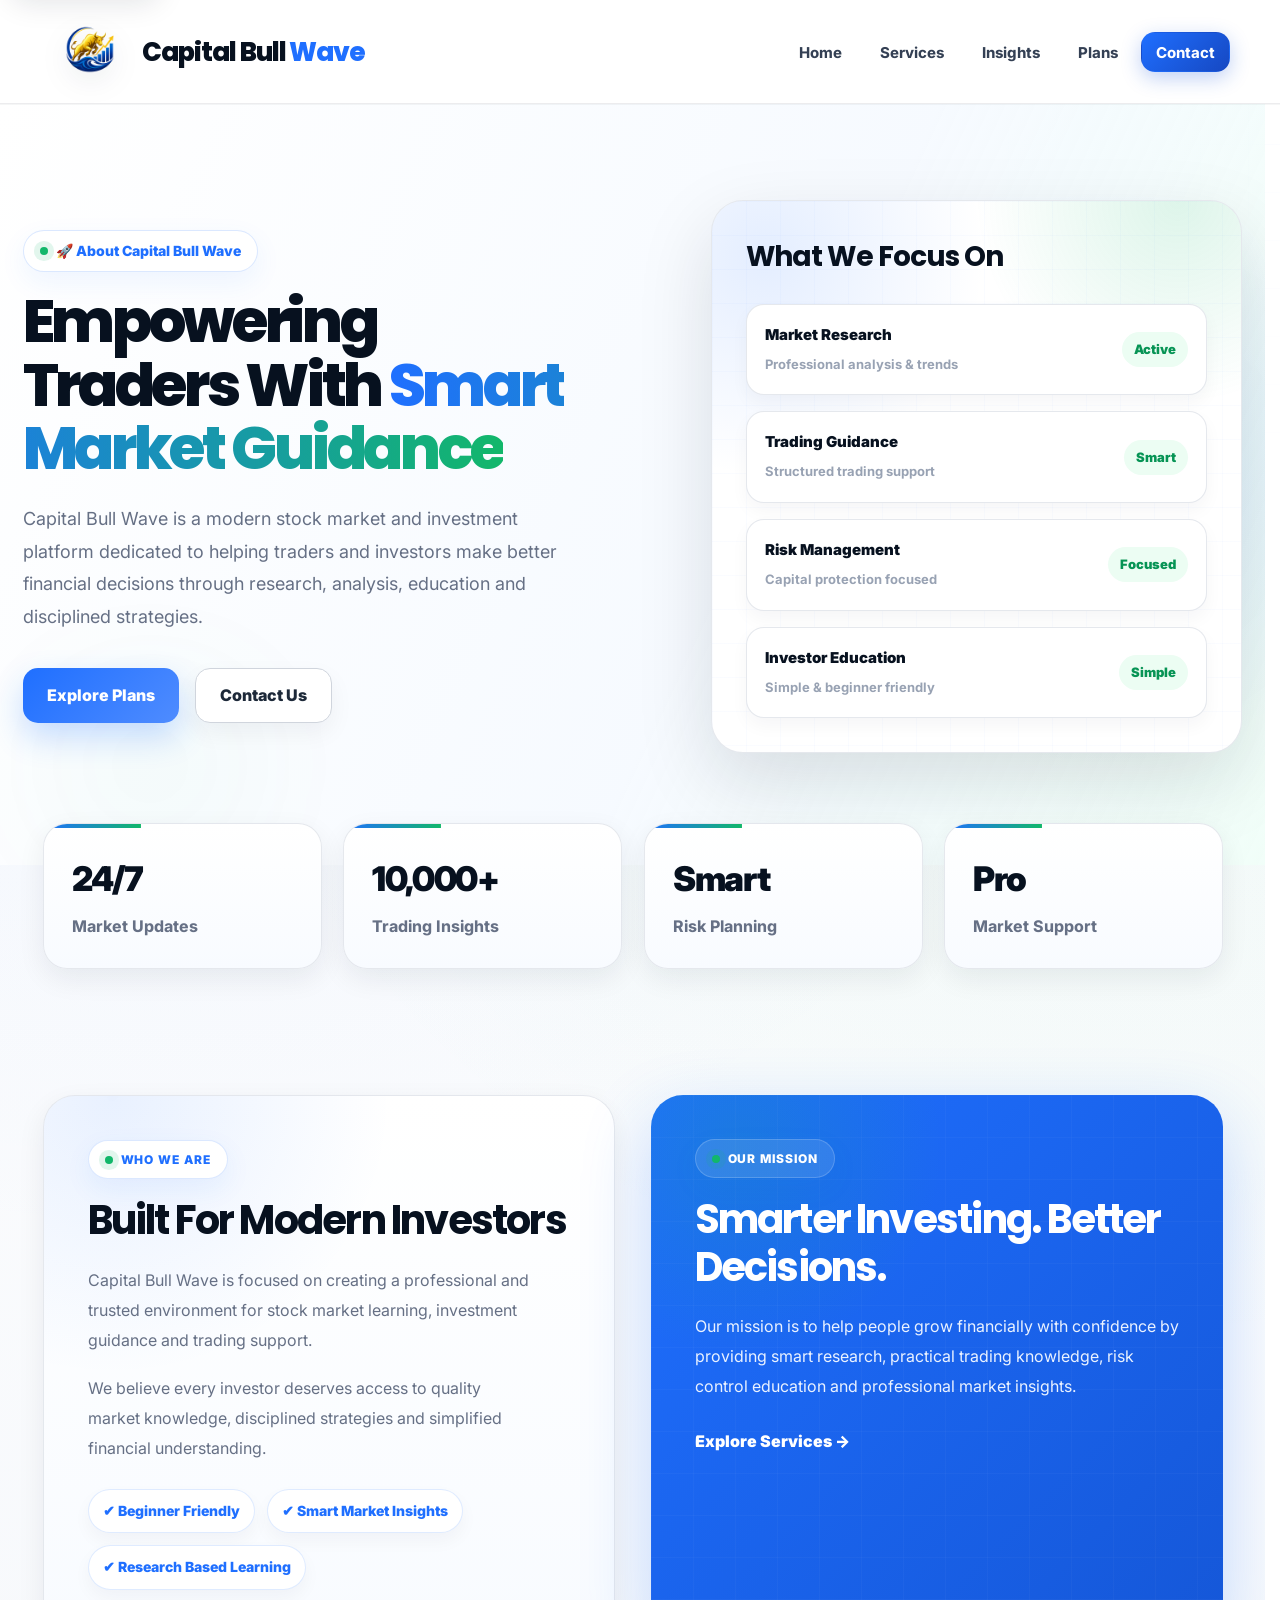
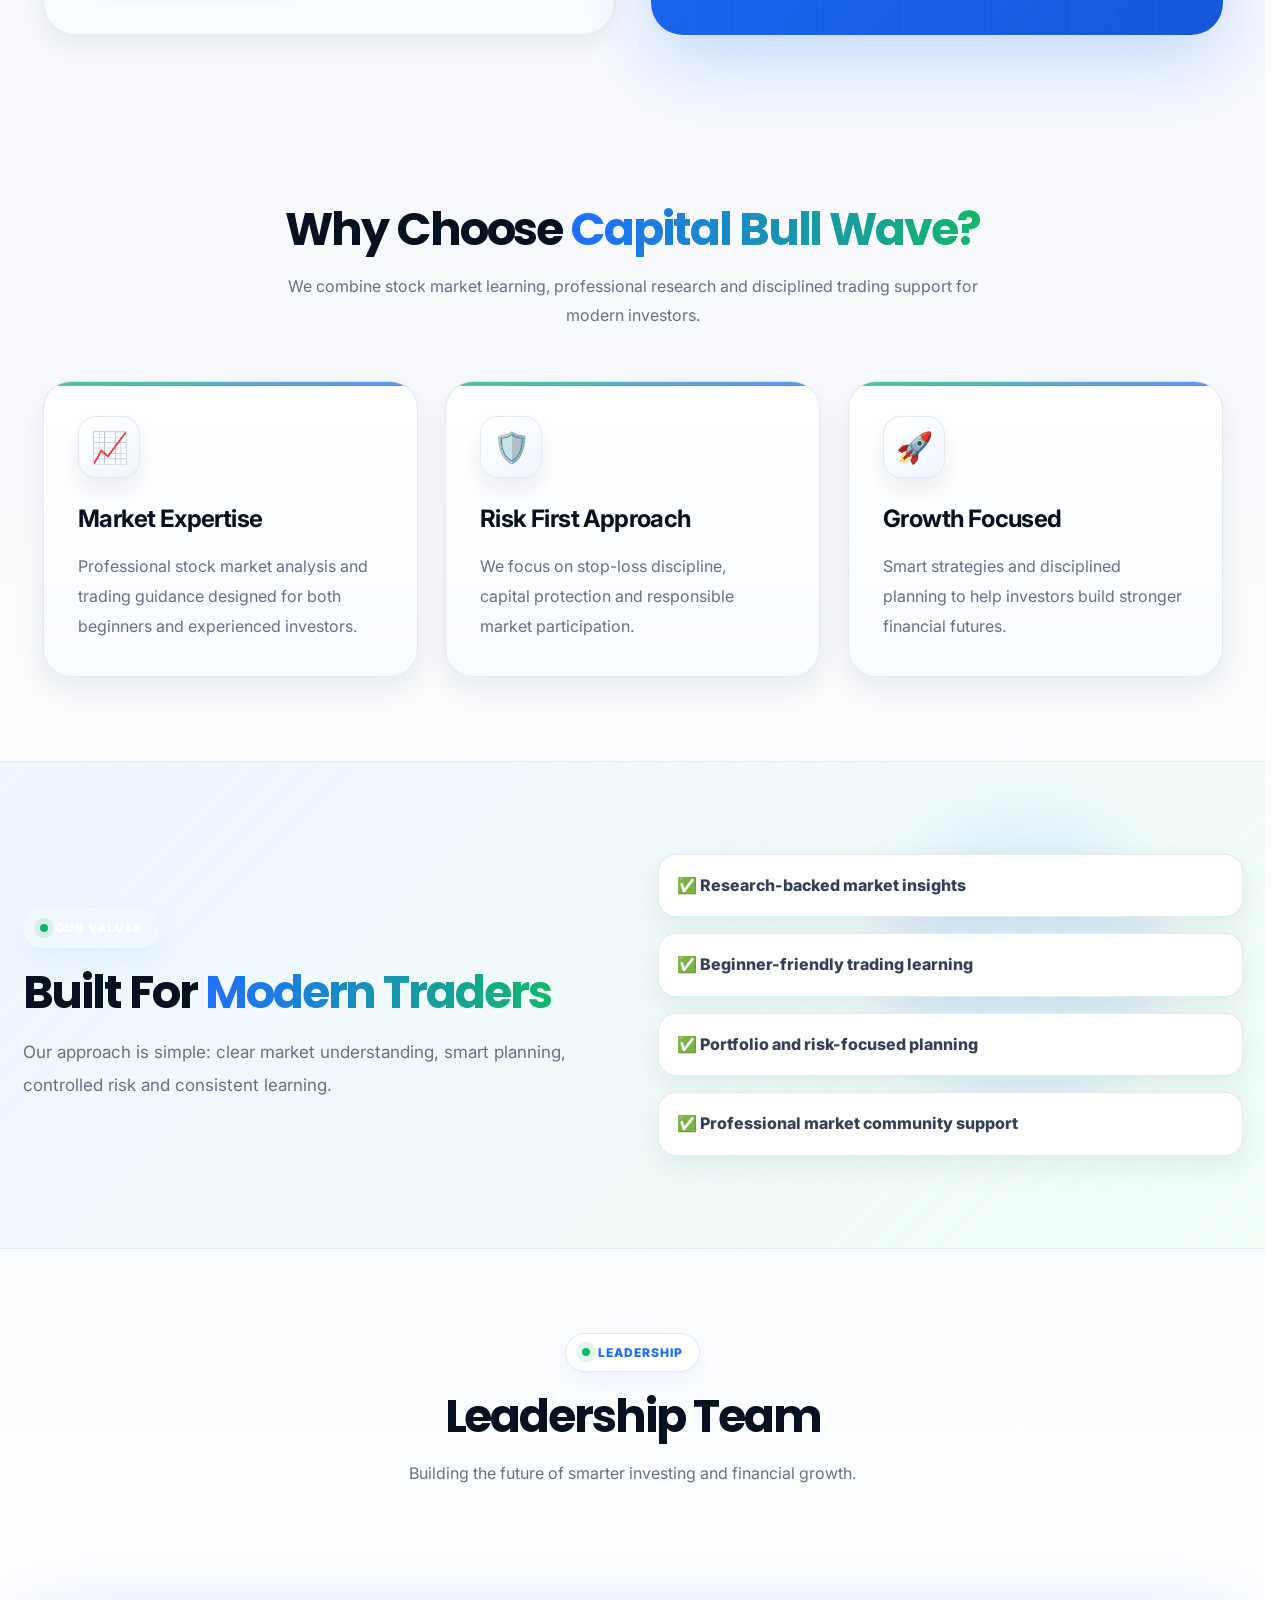
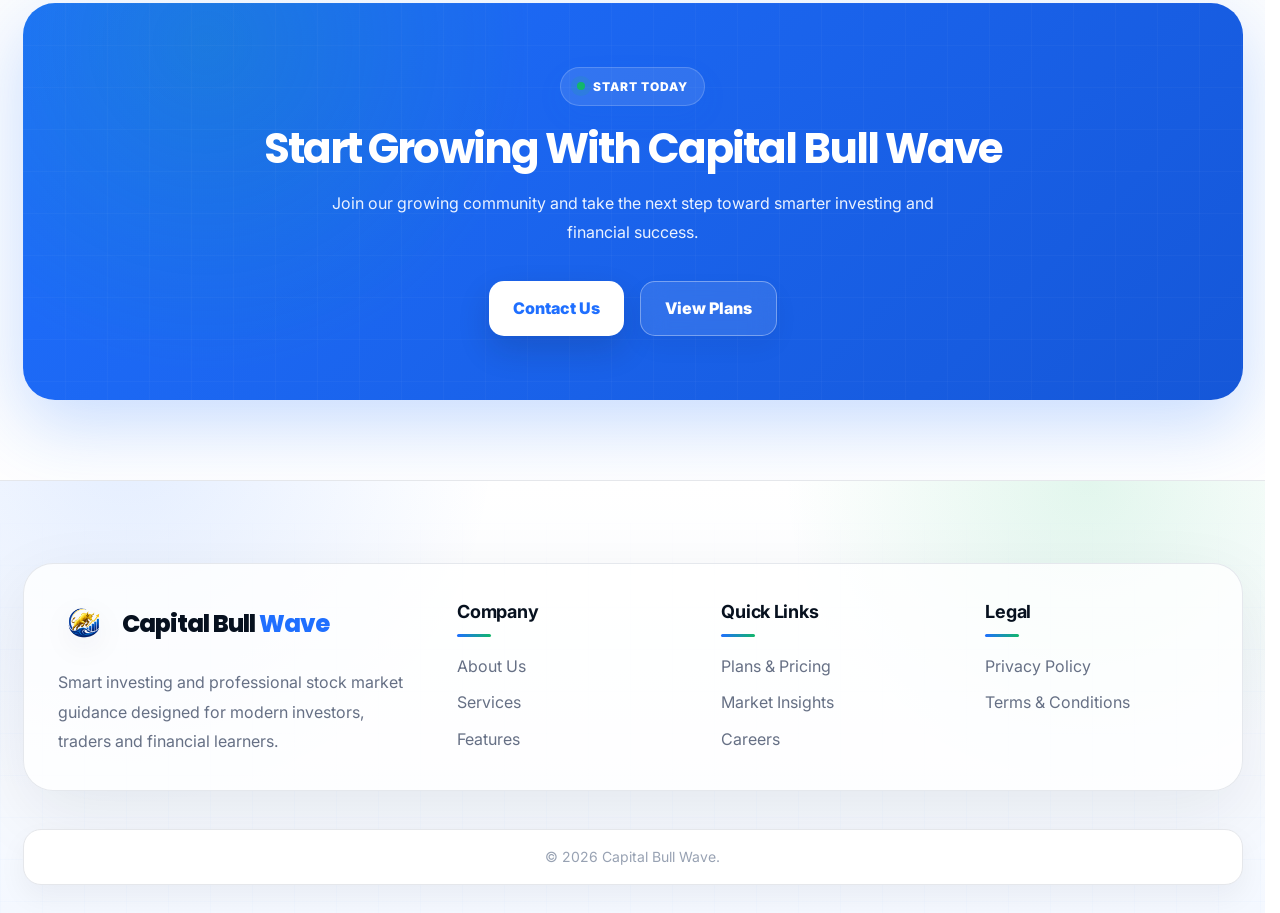
==== commit 2372d2a1: "Update" ====
--- a/about.html
+++ b/about.html
@@ -4,30 +4,95 @@
 <meta charset="UTF-8">
 <meta name="viewport" content="width=device-width, initial-scale=1.0">
 <meta name="description" content="Learn about Capital Bull Wave — a stock market and investment platform offering market insights, trading education and investor support.">
-<link rel="canonical" href="https://bullwavecapital.co.in/about.html">
+<meta name="theme-color" content="#16a34a">
+<meta name="author" content="Capital Bull Wave">
+<meta name="robots" content="index, follow, max-image-preview:large, max-snippet:-1, max-video-preview:-1">
+
 <title>About Us | Capital Bull Wave</title>
 
+<link rel="canonical" href="https://capitalbullwave.com/about.html">
+
+<meta property="og:title" content="About Us | Capital Bull Wave">
+<meta property="og:site_name" content="Capital Bull Wave">
+<meta property="og:description" content="Learn about Capital Bull Wave — market insights, trading education and disciplined investor support for modern traders.">
+<meta property="og:image" content="https://capitalbullwave.com/static/image/logo.jpg">
+<meta property="og:url" content="https://capitalbullwave.com/about.html">
+<meta property="og:type" content="website">
+<meta property="og:locale" content="en_IN">
+
+<meta name="twitter:card" content="summary_large_image">
+<meta name="twitter:title" content="About Us | Capital Bull Wave">
+<meta name="twitter:description" content="Learn about Capital Bull Wave — a stock market and investment platform offering market insights, trading education and investor support.">
+<meta name="twitter:image" content="https://capitalbullwave.com/static/image/logo.jpg">
+
+<link rel="icon" href="/static/image/logo.jpg" type="image/jpeg">
+<link rel="apple-touch-icon" href="/static/image/logo.jpg">
+<link rel="manifest" href="/manifest.json">
+
+<link rel="preconnect" href="https://fonts.googleapis.com">
+<link rel="preconnect" href="https://fonts.gstatic.com" crossorigin>
 <link href="https://fonts.googleapis.com/css2?family=Inter:wght@300;400;500;600;700;800&family=Poppins:wght@600;700;800&display=swap" rel="stylesheet">
+
 <link rel="stylesheet" href="static/css/about.css">
 <link rel="stylesheet" href="static/css/brand.css">
+
+<script type="application/ld+json">
+{
+  "@context": "https://schema.org",
+  "@graph": [
+    {
+      "@type": "Organization",
+      "@id": "https://capitalbullwave.com/#organization",
+      "name": "Capital Bull Wave",
+      "url": "https://capitalbullwave.com/",
+      "logo": {
+        "@type": "ImageObject",
+        "url": "https://capitalbullwave.com/static/image/logo.jpg"
+      },
+      "email": "capitalbullwave@gmail.com",
+      "telephone": "+91-9616212526",
+      "sameAs": [
+        "https://t.me/bullwavecapital26"
+      ]
+    },
+    {
+      "@type": "AboutPage",
+      "@id": "https://capitalbullwave.com/about.html#webpage",
+      "url": "https://capitalbullwave.com/about.html",
+      "name": "About Us | Capital Bull Wave",
+      "description": "Learn about Capital Bull Wave — a stock market and investment platform offering market insights, trading education and investor support.",
+      "isPartOf": {
+        "@id": "https://capitalbullwave.com/#website"
+      },
+      "about": {
+        "@id": "https://capitalbullwave.com/#organization"
+      },
+      "inLanguage": "en-IN"
+    }
+  ]
+}
+</script>
 </head>
 
 <body>
 
-<div class="bg left"></div>
-<div class="bg right"></div>
-
-<nav class="navbar">
+<a href="#main-content" class="skip-link">Skip to content</a>
+
+<div class="bg left" aria-hidden="true"></div>
+<div class="bg right" aria-hidden="true"></div>
+
+<header class="site-header">
+<nav class="navbar" aria-label="Main navigation">
     <div class="nav-container">
 
-        <a href="index.html" class="logo-box">
-            <img src="static/image/logo.jpg" alt="Capital Bull Wave Logo">
+        <a href="index.html" class="logo-box" aria-label="Capital Bull Wave home">
+            <img src="static/image/logo.jpg" alt="Capital Bull Wave Logo" width="58" height="58" decoding="async">
             <div class="logo">Capital Bull <span>Wave</span></div>
         </a>
 
 
         <ul class="nav-menu">
-            <li><a href="index.html">Home</a>
+            <li><a href="index.html">Home</a></li>
             <li><a href="services.html">Services</a></li>
             <li><a href="insight.html">Insights</a></li>
             <li><a href="plans.html">Plans</a></li>
@@ -48,8 +113,9 @@
         <a href="contact.html">Contact</a>
     </div>
 </nav>
-
-<main>
+</header>
+
+<main id="main-content">
 
 <section class="about-hero">
     <div class="hero-container">
@@ -117,7 +183,7 @@
     </div>
 </section>
 
-<section class="stats">
+<section class="stats" aria-label="Capital Bull Wave highlights">
     <div class="stat-card">
         <h3>24/7</h3>
         <p>Market Updates</p>
@@ -278,7 +344,7 @@
 
         <div>
             <div class="footer-logo">
-               <img src="static/image/logo.jpg" class="loader-logo-fly">
+               <img src="static/image/logo.jpg" class="loader-logo-fly" alt="Capital Bull Wave Logo" width="52" height="52" loading="lazy" decoding="async">
                 <div class="footer-logo-text">Capital Bull <span>Wave</span></div>
             </div>
 
--- a/static/css/brand.css
+++ b/static/css/brand.css
@@ -227,3 +227,26 @@
         font-size:22px;
     }
 }
+
+/* Shared accessibility skip link */
+.skip-link{
+    position:fixed;
+    top:12px;
+    left:12px;
+    z-index:100000;
+    transform:translateY(-145%);
+    background:#101828;
+    color:#ffffff;
+    padding:10px 14px;
+    border-radius:12px;
+    font-weight:800;
+    text-decoration:none;
+    box-shadow:0 10px 30px rgba(16,24,40,.12);
+    transition:transform .25s ease;
+}
+
+.skip-link:focus{
+    transform:translateY(0);
+    outline:2px solid #16a34a;
+    outline-offset:2px;
+}
